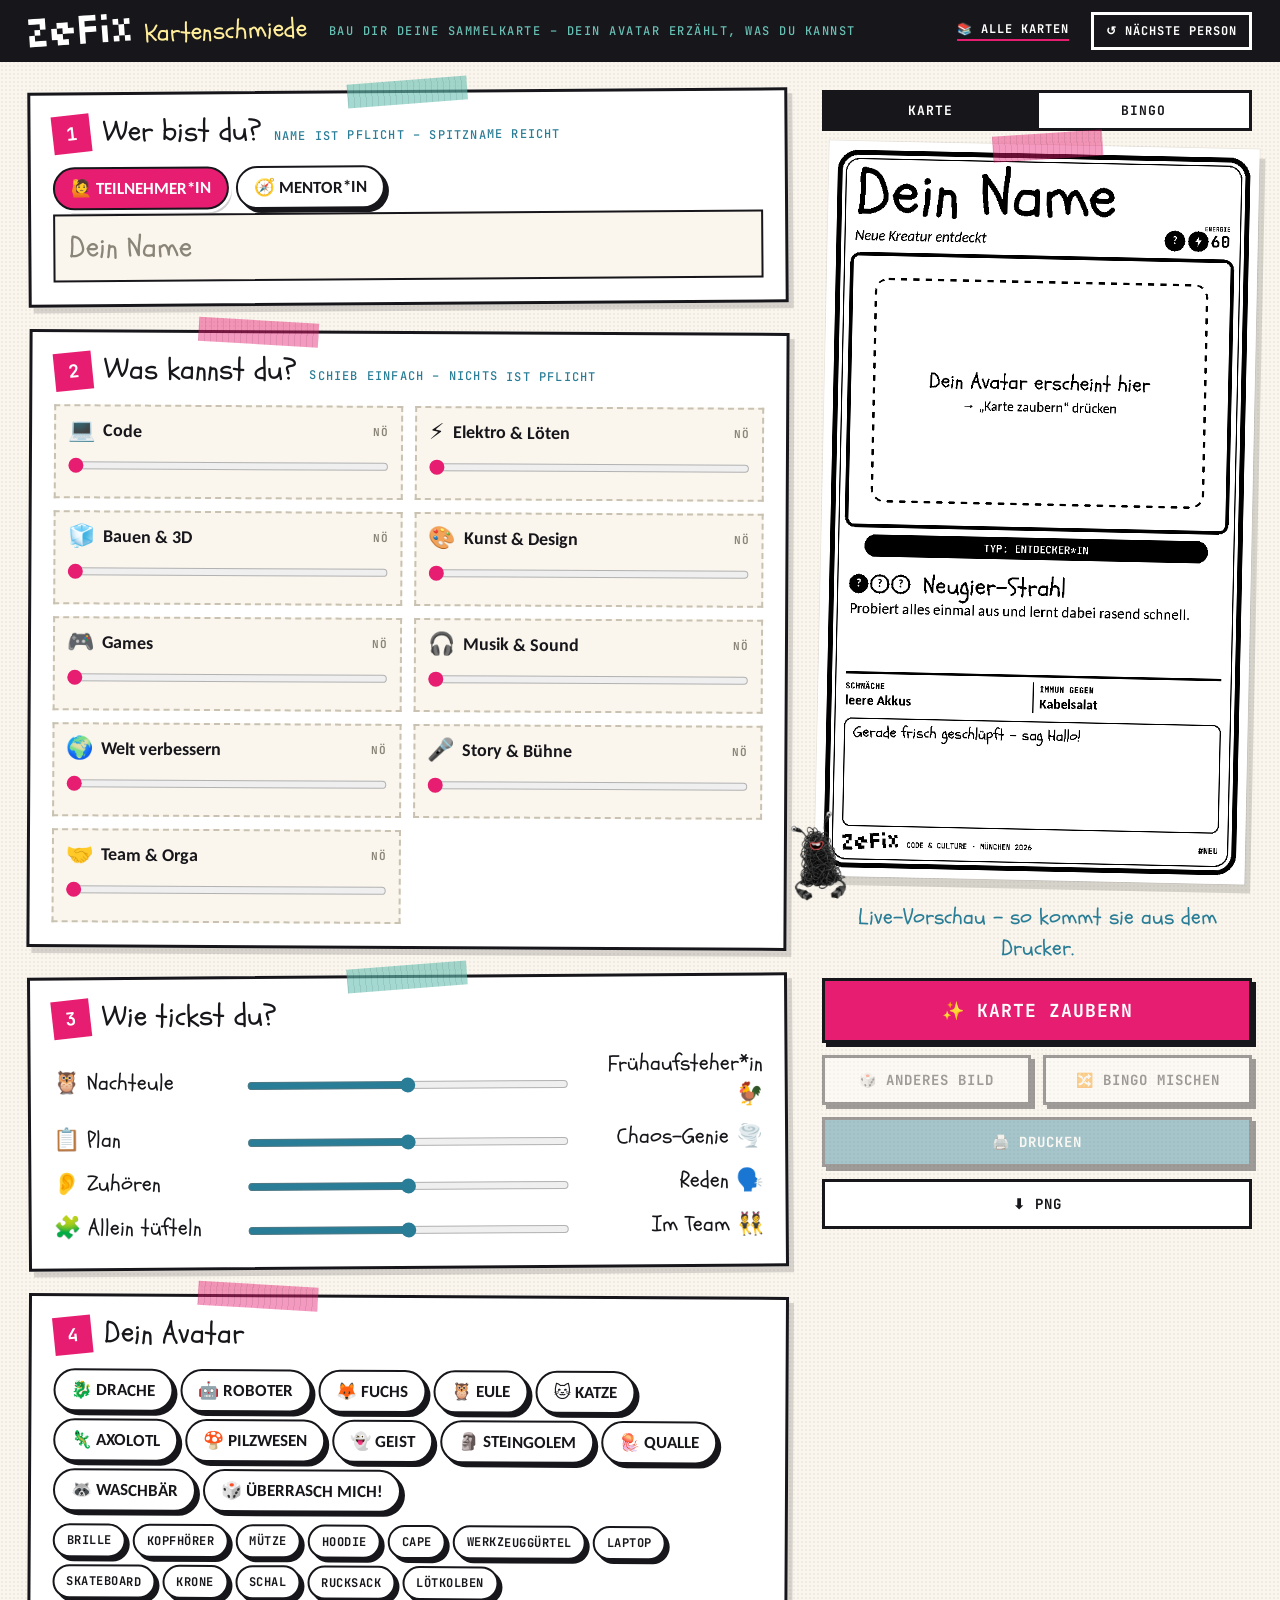
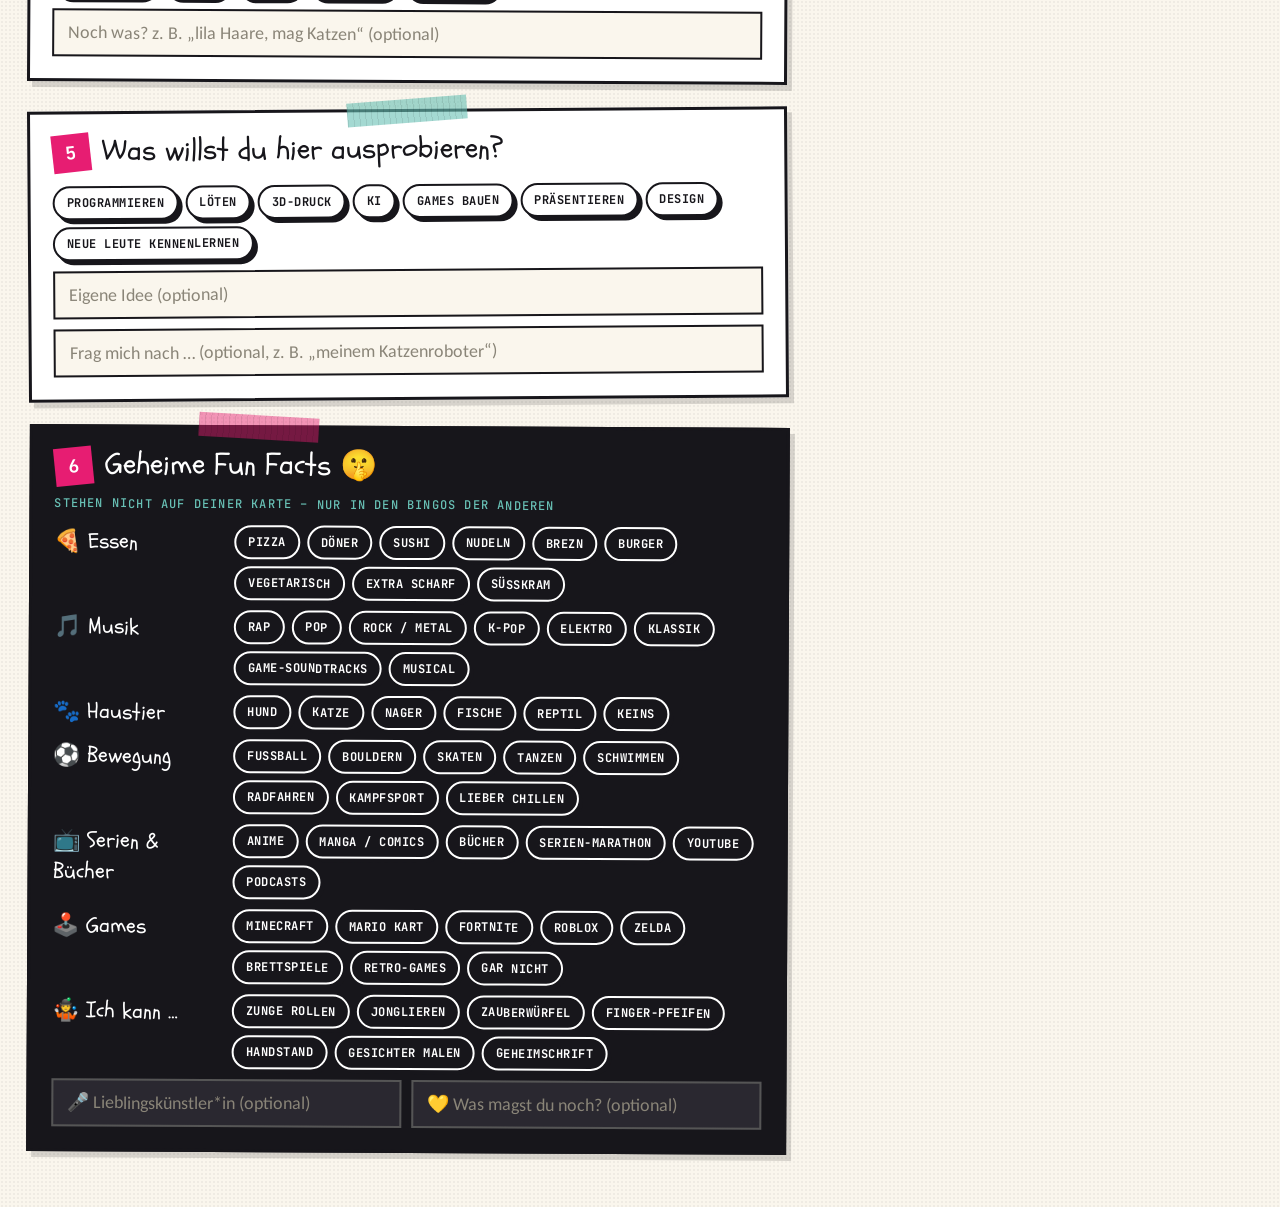
==== public/index.html @ 2d03569f "ZeFix! Kartenschmiede: Sammelkarten- und Bingo-Station - Editor mit Schiebereglern und Chips für sch" ====
<!doctype html>
<html lang="de">
<head>
  <meta charset="utf-8">
  <meta name="viewport" content="width=device-width, initial-scale=1">
  <title>ZeFix! Kartenschmiede</title>
  <link rel="icon" href="favicon.svg">
  <link rel="stylesheet" href="style.css">
</head>
<body>
  <header class="top">
    <div class="brand"><img class="wort" src="assets/zefix-wortmarke-weiss.svg" alt="ZeFix!"><span class="claim">Kartenschmiede</span></div>
    <div class="hint">Bau dir deine Sammelkarte – dein Avatar erzählt, was du kannst</div>
    <a class="toplink" href="overview.html">📚 Alle Karten</a>
    <button id="reset" class="ghost" title="Für die nächste Person alles leeren">↺ Nächste Person</button>
  </header>

  <main>
    <section class="form">
      <div class="step">
        <h2><span class="num">1</span> Wer bist du? <small>Name ist Pflicht – Spitzname reicht</small></h2>
        <div id="role" class="chips big"></div>
        <input id="name" maxlength="18" placeholder="Dein Name" autocomplete="off" required>
      </div>

      <div class="step">
        <h2><span class="num">2</span> Was kannst du? <small>Schieb einfach – nichts ist Pflicht</small></h2>
        <div id="skills" class="skills"></div>
      </div>

      <div class="step">
        <h2><span class="num">3</span> Wie tickst du?</h2>
        <div id="vibes" class="vibes"></div>
      </div>

      <div class="step">
        <h2><span class="num">4</span> Dein Avatar</h2>
        <div id="creatures" class="chips big"></div>
        <div id="extras" class="chips"></div>
        <input id="avatarText" maxlength="80" placeholder="Noch was? z. B. „lila Haare, mag Katzen“ (optional)">
      </div>

      <div class="step">
        <h2><span class="num">5</span> <span id="learnTitle">Was willst du hier ausprobieren?</span></h2>
        <div id="learn" class="chips"></div>
        <input id="learnText" maxlength="40" placeholder="Eigene Idee (optional)">
        <input id="askMe" maxlength="50" placeholder="Frag mich nach … (optional)">
      </div>

      <div class="step secret">
        <h2><span class="num">6</span> Geheime Fun Facts 🤫 <small>Stehen nicht auf deiner Karte – nur in den Bingos der anderen</small></h2>
        <div id="fun" class="fun"></div>
        <div class="two">
          <input id="favArtist" maxlength="30" placeholder="🎤 Lieblingskünstler*in (optional)">
          <input id="favThing" maxlength="30" placeholder="💛 Was magst du noch? (optional)">
        </div>
      </div>
    </section>

    <aside class="preview">
      <div class="tabs">
        <button id="tabCard" type="button" class="tab on">Karte</button>
        <button id="tabBingo" type="button" class="tab">Bingo</button>
      </div>
      <div class="cardwrap"><canvas id="card" width="696" height="1190"></canvas><img class="mascot" src="assets/zefix-mascot.png" alt=""></div>
      <div class="bingowrap" hidden><canvas id="bingo" width="696" height="906"></canvas></div>
      <div class="status" id="status">Live-Vorschau – so kommt sie aus dem Drucker.</div>
      <div class="actions">
        <button id="generate" class="primary">✨ Karte zaubern</button>
        <button id="newImage" disabled>🎲 Anderes Bild</button>
        <button id="shuffleBingo" disabled>🔀 Bingo mischen</button>
        <button id="print" class="print" disabled>🖨️ Drucken</button>
        <button id="download" class="ghost">⬇︎ PNG</button>
      </div>
    </aside>
  </main>

  <script type="module" src="app.js"></script>
</body>
</html>
---- public/style.css ----
@import url(assets/fonts/fonts.css);

/* ZeFix! Brand (Piep Gestaltung 06/2026) – übernommen aus ZeFix.org/site/tokens.jsx */
:root {
  --turquoise: #68c0b5;
  --petrol: #297d96;
  --pink: #e71d72;
  --yellow: #ffed99;
  --ink: #17161B;
  --paper: #FAF6ED;
  --paper2: #EFE8D8;
  --hand: "Schoolbell", cursive;
  --body: "Carlito", "Calibri", system-ui, sans-serif;
  --mono: "JetBrains Mono", ui-monospace, monospace;
}
* { box-sizing: border-box; }
html, body { margin: 0; }
body {
  font-family: var(--body); font-size: 17px; color: var(--ink);
  background: var(--paper);
  background-image: radial-gradient(rgba(0,0,0,.045) 1px, transparent 1px);
  background-size: 4px 4px;
  -webkit-font-smoothing: antialiased;
}
::selection { background: var(--yellow); color: var(--ink); }

/* ---------- Kopf ---------- */
.top {
  display: flex; align-items: center; gap: 22px;
  padding: 12px 28px; background: var(--ink); color: #fff;
  position: sticky; top: 0; z-index: 5;
}
.brand { display: flex; align-items: center; gap: 14px; }
.brand img.wort { height: 34px; }
.brand .claim { font-family: var(--hand); font-size: 26px; color: var(--yellow); transform: rotate(-2deg); display: inline-block; }
.hint { flex: 1; font-family: var(--mono); font-size: 12px; letter-spacing: 1.5px; text-transform: uppercase; color: var(--turquoise); }
.top button.ghost { color: #fff; border-color: #fff; background: transparent; }

main { display: grid; grid-template-columns: minmax(0, 1fr) 430px; gap: 34px; padding: 28px; max-width: 1440px; margin: 0 auto; }

/* ---------- Schritte (Sticker-Karten) ---------- */
.step {
  background: #fff; border: 3px solid var(--ink); padding: 20px 22px 22px; margin-bottom: 26px;
  box-shadow: 5px 6px 0 rgba(0,0,0,.14); position: relative;
}
.step:nth-child(odd)  { transform: rotate(-0.4deg); }
.step:nth-child(even) { transform: rotate(0.3deg); }
.step::before { /* Washi-Tape */
  content: ''; position: absolute; top: -13px; left: 50%; width: 120px; height: 24px; margin-left: -60px;
  background: rgba(104, 192, 181, .6); transform: rotate(-4deg);
  background-image: repeating-linear-gradient(90deg, rgba(0,0,0,.08) 0 1px, transparent 1px 6px);
}
.step:nth-child(even)::before { background-color: rgba(231, 29, 114, .45); transform: rotate(3deg); left: 30%; }
.step h2 { margin: 0 0 14px; font-family: var(--hand); font-weight: 400; font-size: 30px; line-height: 1.1; display: flex; align-items: baseline; gap: 12px; flex-wrap: wrap; }
.step h2 small { font-family: var(--mono); font-size: 12px; letter-spacing: 1.2px; text-transform: uppercase; color: var(--petrol); }
.num {
  display: inline-grid; place-items: center; width: 38px; height: 38px; flex: none;
  background: var(--pink); color: #fff; font-family: var(--mono); font-weight: 700; font-size: 18px;
  transform: rotate(-6deg); align-self: center;
}

input:not([type]) {
  width: 100%; font: inherit; font-size: 18px; padding: 11px 14px; margin-top: 10px;
  border: 2px solid var(--ink); background: var(--paper); border-radius: 0;
}
input:not([type])::placeholder { color: #8a8578; }
input:not([type]):focus { outline: none; background: var(--yellow); }
#name { font-family: var(--hand); font-size: 30px; margin-top: 0; }

/* ---------- Skills ---------- */
.skills { display: grid; grid-template-columns: repeat(auto-fill, minmax(290px, 1fr)); gap: 12px; }
.skill { border: 2px dashed #c9c2b2; padding: 10px 12px 12px; background: var(--paper); transition: background .15s, border-color .15s, transform .15s; }
.skill.active { border: 2px solid var(--ink); background: var(--yellow); transform: rotate(-0.6deg); }
.skill-head { display: flex; align-items: center; gap: 8px; font-weight: 700; font-size: 18px; }
.skill-head .emoji { font-size: 22px; }
.skill-head .lvl { margin-left: auto; font-family: var(--mono); font-size: 11px; letter-spacing: 1px; text-transform: uppercase; color: #8a8578; }
.skill.active .lvl { color: var(--pink); font-weight: 700; }
.skill .chips { margin-top: 8px; display: none; }
.skill.active .chips { display: flex; }

input[type=range] { width: 100%; accent-color: var(--pink); margin: 8px 0 0; height: 28px; cursor: pointer; }

/* ---------- Vibes ---------- */
.vibes { display: grid; gap: 8px; }
.vibe { display: grid; grid-template-columns: 180px 1fr 180px; align-items: center; gap: 14px; font-family: var(--hand); font-size: 22px; }
.vibe .r { text-align: right; }
.vibe input[type=range] { accent-color: var(--petrol); }

/* ---------- Chips ---------- */
.chips { display: flex; flex-wrap: wrap; gap: 7px; }
.chip {
  font-family: var(--mono); font-size: 12px; font-weight: 700; letter-spacing: .5px;
  padding: 7px 12px; border-radius: 999px; border: 2px solid var(--ink); background: #fff; color: var(--ink);
  cursor: pointer; user-select: none; transition: transform .1s;
}
.chip:hover { transform: rotate(-2deg) scale(1.04); }
.chip.on { background: var(--petrol); color: #fff; box-shadow: 0 0 0 3px #fff, 3px 4px 0 rgba(0,0,0,.18); }
.chips.big .chip { font-family: var(--body); font-size: 17px; letter-spacing: 0; padding: 9px 16px; }
.chips.big .chip.on { background: var(--pink); }
.chips + .chips { margin-top: 12px; }
.chip.add { border-style: dashed; color: #8a8578; background: transparent; }
.chip-input { font-family: var(--mono); font-size: 12px; padding: 6px 10px; border-radius: 999px; border: 2px dashed var(--pink); width: 140px; background: #fff; }

/* ---------- Vorschau ---------- */
.preview { position: sticky; top: 86px; align-self: start; display: flex; flex-direction: column; align-items: center; gap: 14px; }
.cardwrap { position: relative; width: 100%; transform: rotate(1.2deg); }
.cardwrap::before {
  content: ''; position: absolute; top: -12px; left: 38%; width: 110px; height: 26px; z-index: 2;
  background: rgba(231, 29, 114, .45); transform: rotate(-5deg);
  background-image: repeating-linear-gradient(90deg, rgba(0,0,0,.08) 0 1px, transparent 1px 6px);
}
#card { width: 100%; height: auto; display: block; background: #fff; box-shadow: 6px 9px 0 rgba(0,0,0,.14), 0 0 0 1px rgba(0,0,0,.06); }
.mascot { position: absolute; width: 96px; left: -44px; bottom: -34px; transform: rotate(-8deg); pointer-events: none; z-index: 3; }
.status { font-family: var(--hand); font-size: 22px; min-height: 28px; text-align: center; color: var(--petrol); margin-top: 8px; }
.status.busy { color: var(--pink); }
.status.err { color: #b0003a; }
.actions { display: grid; grid-template-columns: 1fr 1fr; gap: 12px; width: 100%; }

button {
  font-family: var(--mono); font-weight: 700; font-size: 14px; letter-spacing: 1px; text-transform: uppercase;
  padding: 13px 14px; border: 3px solid var(--ink); background: #fff; color: var(--ink);
  cursor: pointer; box-shadow: 4px 4px 0 var(--ink); border-radius: 0;
}
button:hover:not(:disabled) { transform: translate(-1px, -1px); box-shadow: 5px 5px 0 var(--ink); }
button:active:not(:disabled) { transform: translate(3px, 3px); box-shadow: 1px 1px 0 var(--ink); }
button:disabled { opacity: .4; cursor: default; }
button.primary { grid-column: 1 / -1; background: var(--pink); color: #fff; font-size: 18px; padding: 18px; }
button.print { background: var(--petrol); color: #fff; }
button.ghost { box-shadow: none; }
.top button.ghost { font-size: 12px; padding: 8px 12px; }

@media (max-width: 1050px) { main { grid-template-columns: 1fr; } .preview { position: static; } .vibe { grid-template-columns: 1fr; } }

@media print {
  @page { size: 62mm auto; margin: 0; }
  body { background: #fff; }
  body * { visibility: hidden; }
  #printImg, #printImg * { visibility: visible; }
  #printImg { position: absolute; left: 0; top: 0; width: 62mm; }
}

/* ---------- Ergänzungen: Rolle, Fun Facts, Tabs, Übersicht ---------- */
#role { margin-bottom: 4px; }
#name.missing { border-color: var(--pink); background: #ffe3ee; animation: wobble .4s; }
@keyframes wobble { 25% { transform: translateX(-6px); } 75% { transform: translateX(6px); } }
.toplink { color: #fff; font-family: var(--mono); font-size: 12px; font-weight: 700; letter-spacing: 1px; text-transform: uppercase; text-decoration: none; border-bottom: 2px solid var(--pink); padding-bottom: 2px; }
.step.secret { background: var(--ink); color: #fff; }
.step.secret h2 small { color: var(--turquoise); }
.step.secret .chip { background: transparent; color: #fff; border-color: #fff; }
.step.secret .chip.on { background: var(--yellow); color: var(--ink); border-color: var(--yellow); box-shadow: none; }
.step.secret input:not([type]) { background: #2a2830; color: #fff; border-color: #555; }
.step.secret input:not([type]):focus { background: #3a3640; }
.fun { display: grid; gap: 10px; }
.fun-group { display: grid; grid-template-columns: 170px 1fr; gap: 10px; align-items: start; }
.fun-label { font-family: var(--hand); font-size: 22px; padding-top: 2px; }
.two { display: grid; grid-template-columns: 1fr 1fr; gap: 10px; }
.tabs { display: flex; gap: 0; align-self: stretch; }
.tab { flex: 1; box-shadow: none; font-size: 13px; padding: 9px; background: #fff; }
.tab + .tab { border-left: 0; }
.tab.on { background: var(--ink); color: #fff; }
.tab:hover:not(:disabled), .tab:active:not(:disabled) { transform: none; box-shadow: none; }
.bingowrap { width: 100%; transform: rotate(-0.8deg); }
#bingo { width: 100%; height: auto; display: block; background: #fff; box-shadow: 6px 9px 0 rgba(0,0,0,.14), 0 0 0 1px rgba(0,0,0,.06); }
.actions #download, .actions #print { grid-column: 1 / -1; }
[hidden] { display: none !important; }

@media print {
  #printArea, #printArea * { visibility: visible; }
  #printArea { position: absolute; left: 0; top: 0; width: 62mm; }
  #printArea img { width: 62mm; display: block; break-after: page; }
}
@media (max-width: 1050px) { .fun-group { grid-template-columns: 1fr; } .two { grid-template-columns: 1fr; } }
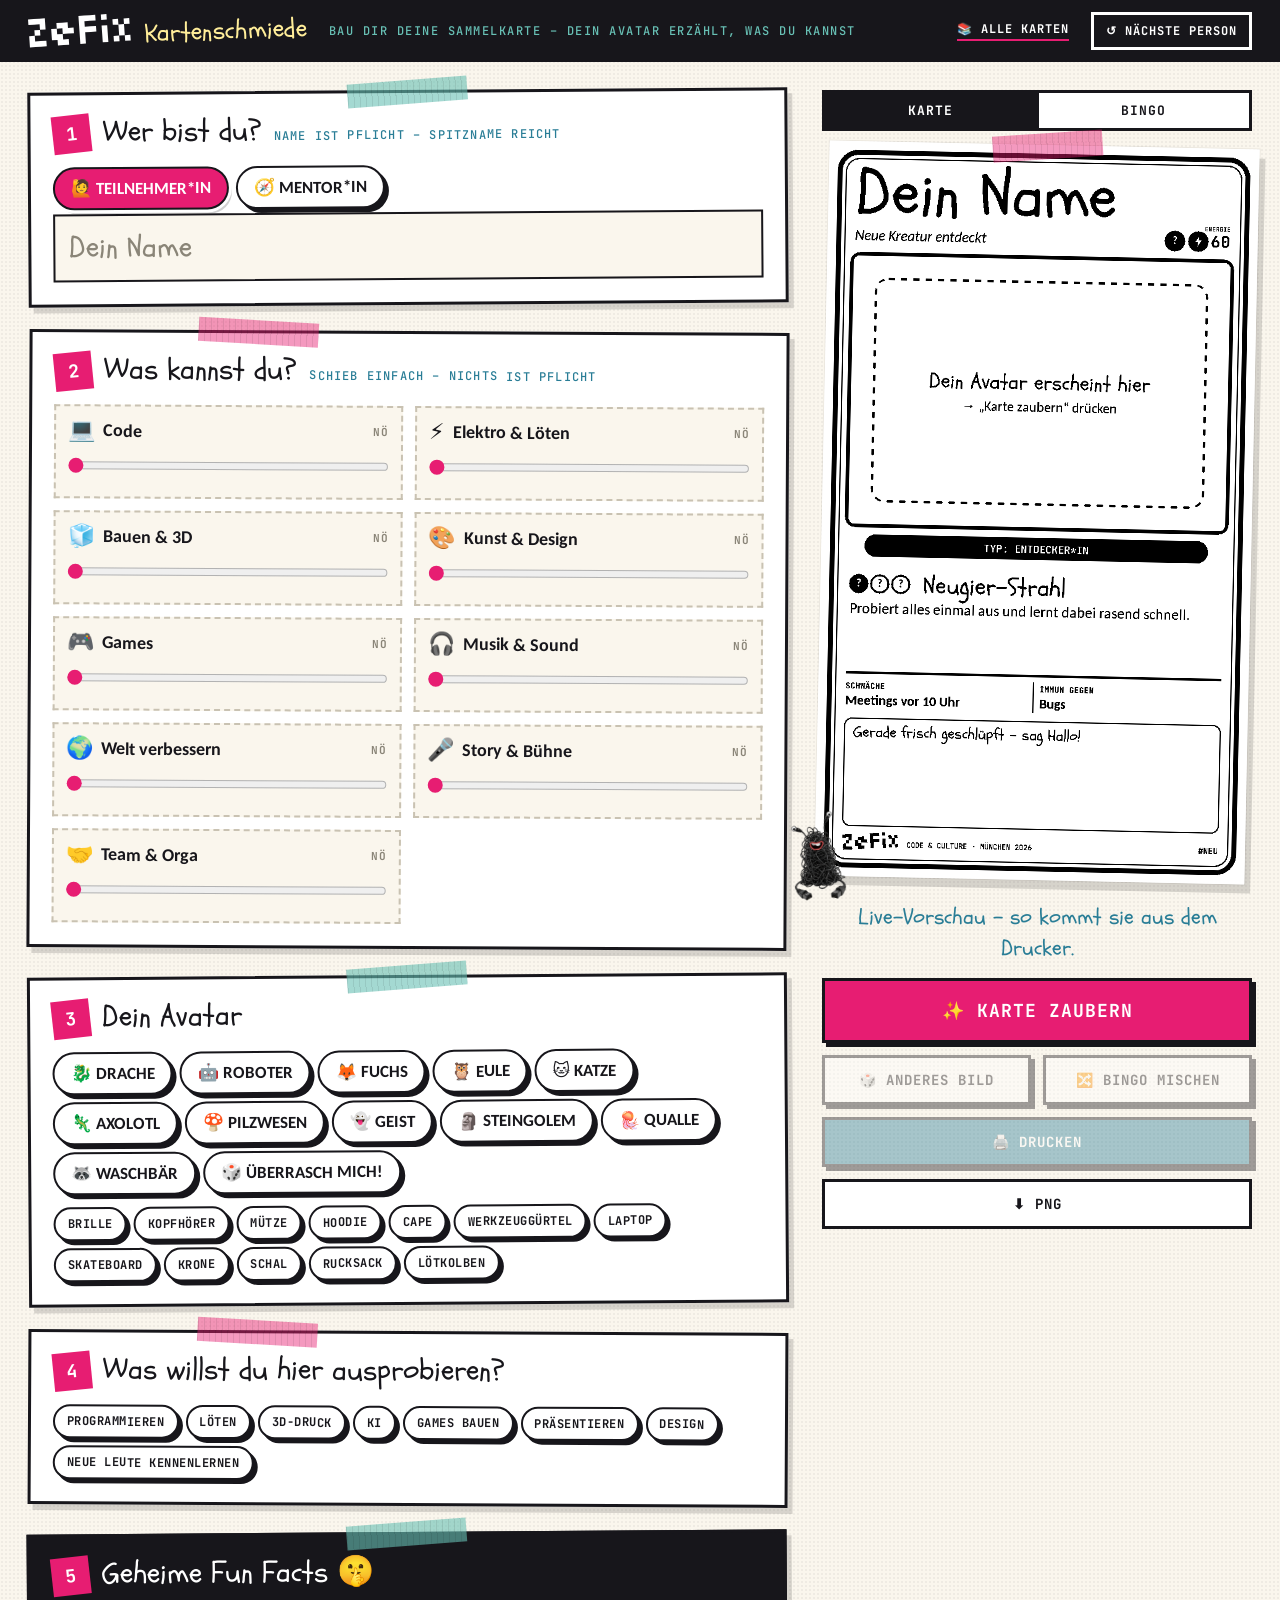
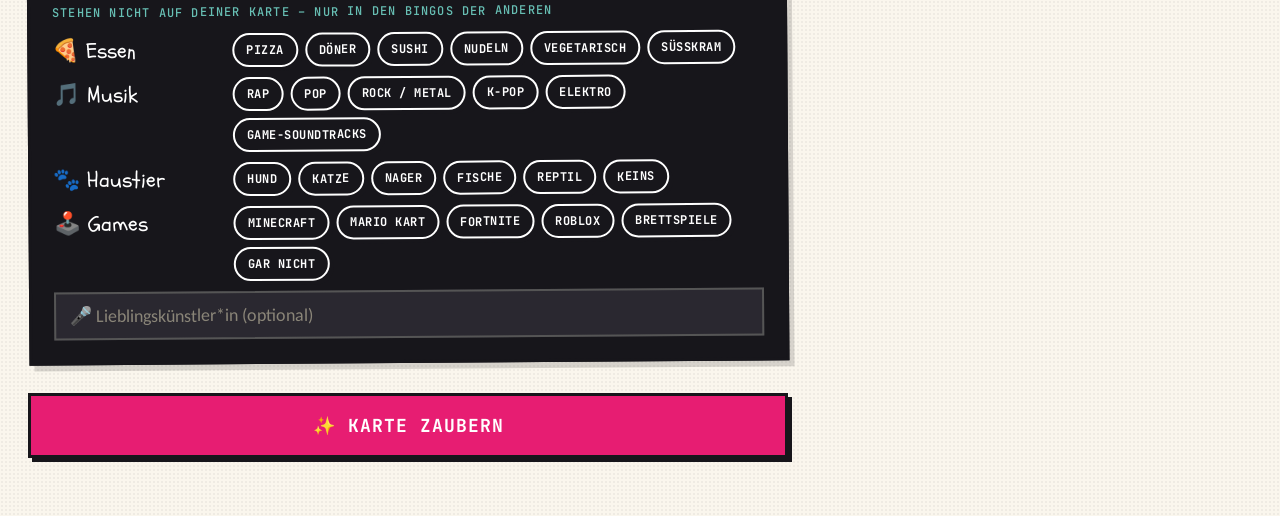
==== commit 1787ef1b: "Schnellerer Ablauf (~2 Min.) mit Warte-Overlay - Persönlichkeits-Regler und alle Freitexte außer Nam" ====
--- a/public/index.html
+++ b/public/index.html
@@ -29,32 +29,23 @@
       </div>
 
       <div class="step">
-        <h2><span class="num">3</span> Wie tickst du?</h2>
-        <div id="vibes" class="vibes"></div>
+        <h2><span class="num">3</span> Dein Avatar</h2>
+        <div id="creatures" class="chips big"></div>
+        <div id="extras" class="chips"></div>
       </div>
 
       <div class="step">
-        <h2><span class="num">4</span> Dein Avatar</h2>
-        <div id="creatures" class="chips big"></div>
-        <div id="extras" class="chips"></div>
-        <input id="avatarText" maxlength="80" placeholder="Noch was? z. B. „lila Haare, mag Katzen“ (optional)">
-      </div>
-
-      <div class="step">
-        <h2><span class="num">5</span> <span id="learnTitle">Was willst du hier ausprobieren?</span></h2>
+        <h2><span class="num">4</span> <span id="learnTitle">Was willst du hier ausprobieren?</span></h2>
         <div id="learn" class="chips"></div>
-        <input id="learnText" maxlength="40" placeholder="Eigene Idee (optional)">
-        <input id="askMe" maxlength="50" placeholder="Frag mich nach … (optional)">
       </div>
 
       <div class="step secret">
-        <h2><span class="num">6</span> Geheime Fun Facts 🤫 <small>Stehen nicht auf deiner Karte – nur in den Bingos der anderen</small></h2>
+        <h2><span class="num">5</span> Geheime Fun Facts 🤫 <small>Stehen nicht auf deiner Karte – nur in den Bingos der anderen</small></h2>
         <div id="fun" class="fun"></div>
-        <div class="two">
-          <input id="favArtist" maxlength="30" placeholder="🎤 Lieblingskünstler*in (optional)">
-          <input id="favThing" maxlength="30" placeholder="💛 Was magst du noch? (optional)">
-        </div>
+        <input id="favArtist" maxlength="30" placeholder="🎤 Lieblingskünstler*in (optional)">
       </div>
+
+      <button id="generate2" class="primary inline-generate">✨ Karte zaubern</button>
     </section>
 
     <aside class="preview">
@@ -75,6 +66,17 @@
     </aside>
   </main>
 
+  <div id="overlay" class="overlay" hidden aria-live="polite">
+    <div class="overlay-box">
+      <img src="assets/zefix-mascot2-animiert.gif" alt="">
+      <div class="overlay-title">Deine Karte wird gezaubert …</div>
+      <div class="overlay-step" id="overlayStep">Einen Moment bitte</div>
+      <div class="overlay-bar"><div id="overlayBar"></div></div>
+      <div class="overlay-time" id="overlayTime">0 Sek.</div>
+      <div class="overlay-note">Bitte warten – das dauert ca. 15 Sekunden.</div>
+    </div>
+  </div>
+
   <script type="module" src="app.js"></script>
 </body>
 </html>
--- a/public/style.css
+++ b/public/style.css
@@ -170,3 +170,18 @@
   #printArea img { width: 62mm; display: block; break-after: page; }
 }
 @media (max-width: 1050px) { .fun-group { grid-template-columns: 1fr; } .two { grid-template-columns: 1fr; } }
+
+/* ---------- Schneller Ablauf + Warte-Overlay ---------- */
+.inline-generate { width: 100%; margin: 4px 0 30px; font-size: 22px; padding: 20px; }
+.overlay { position: fixed; inset: 0; z-index: 100; display: grid; place-items: center;
+  background: rgba(23, 22, 27, .82); backdrop-filter: blur(3px); }
+.overlay-box { background: var(--paper); border: 4px solid var(--ink); box-shadow: 8px 10px 0 var(--pink);
+  padding: 28px 40px 26px; width: min(520px, 90vw); text-align: center; transform: rotate(-1deg); }
+.overlay-box img { width: 220px; max-width: 60%; display: block; margin: 0 auto 6px; }
+.overlay-title { font-family: var(--hand); font-size: 38px; line-height: 1.1; }
+.overlay-step { font-family: var(--hand); font-size: 26px; color: var(--petrol); margin: 10px 0 14px; min-height: 32px; }
+.overlay-bar { height: 16px; border: 3px solid var(--ink); background: #fff; overflow: hidden; }
+.overlay-bar > div { height: 100%; width: 0; background: var(--pink); transition: width .8s linear;
+  background-image: repeating-linear-gradient(45deg, rgba(255,255,255,.35) 0 8px, transparent 8px 16px); }
+.overlay-time { font-family: var(--mono); font-size: 13px; letter-spacing: 1px; margin-top: 8px; color: #6d6875; }
+.overlay-note { font-family: var(--mono); font-size: 12px; letter-spacing: 1px; text-transform: uppercase; margin-top: 10px; color: var(--pink); font-weight: 700; }
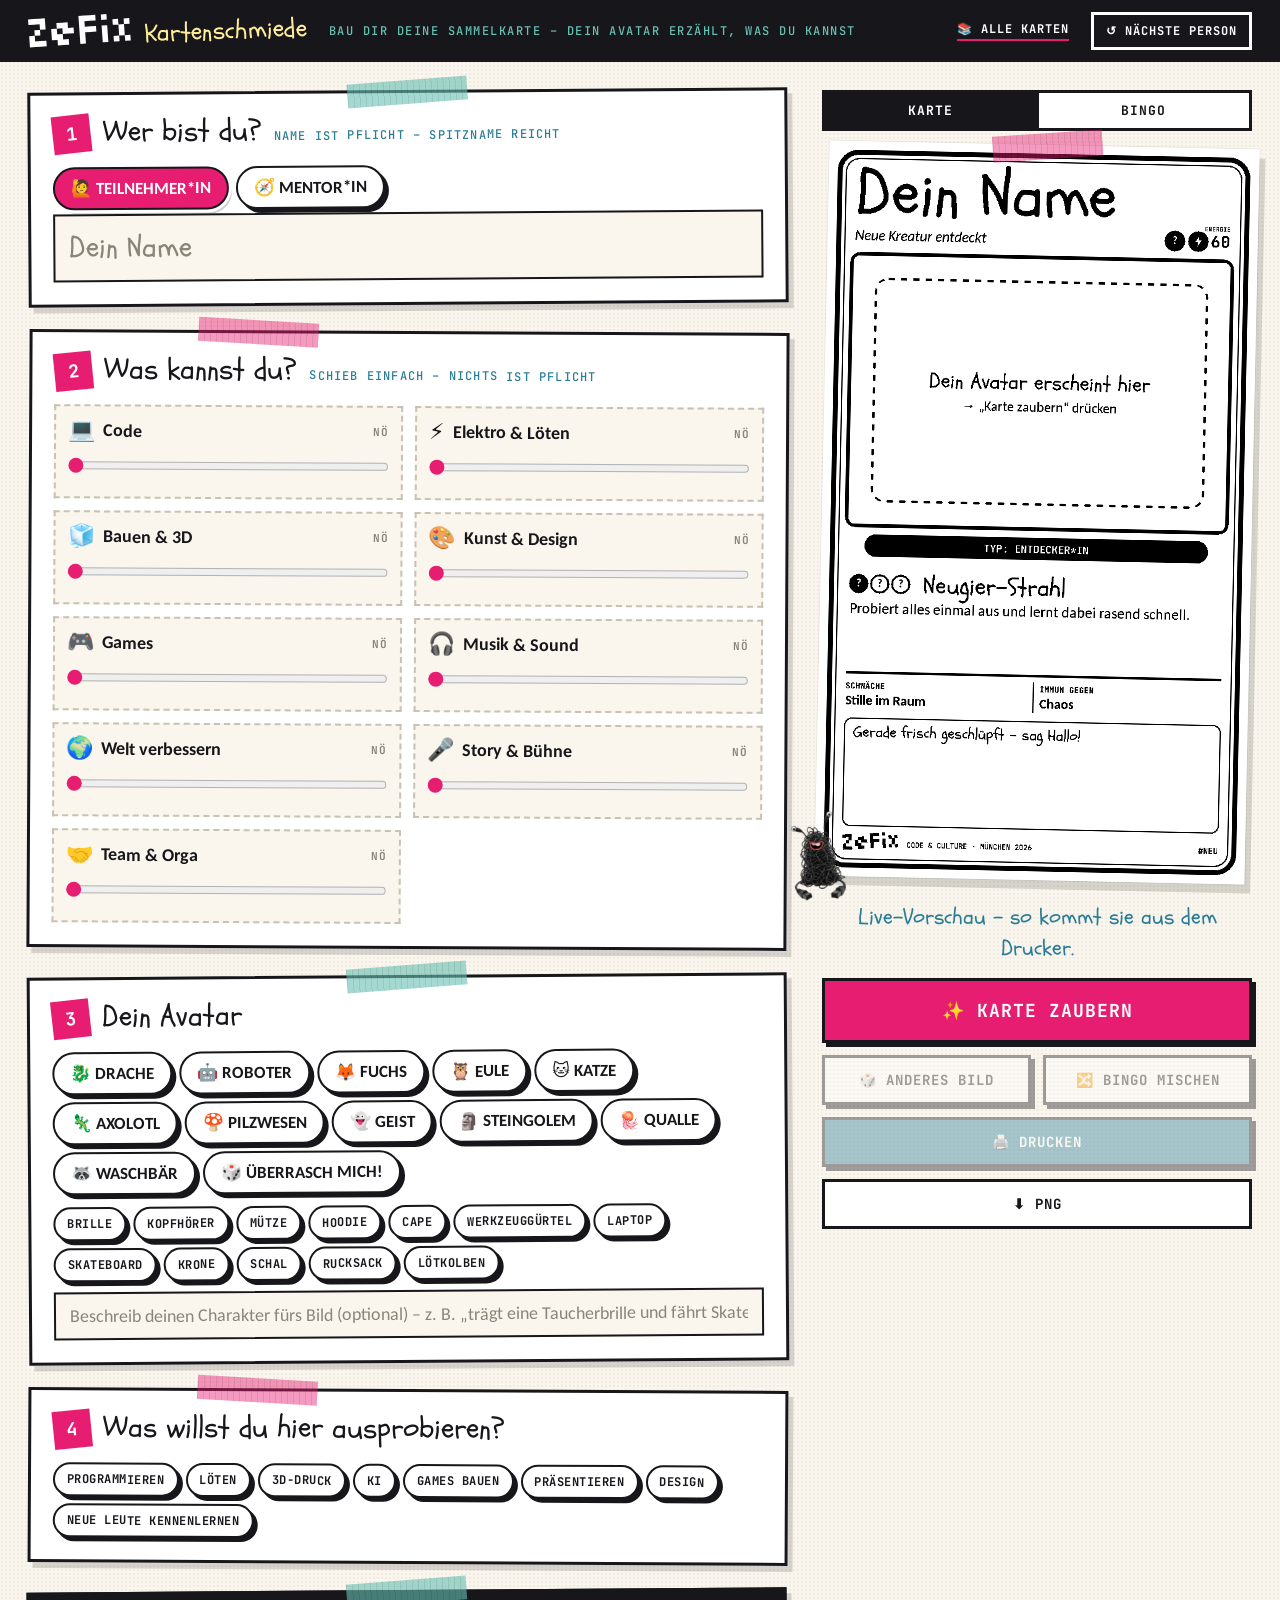
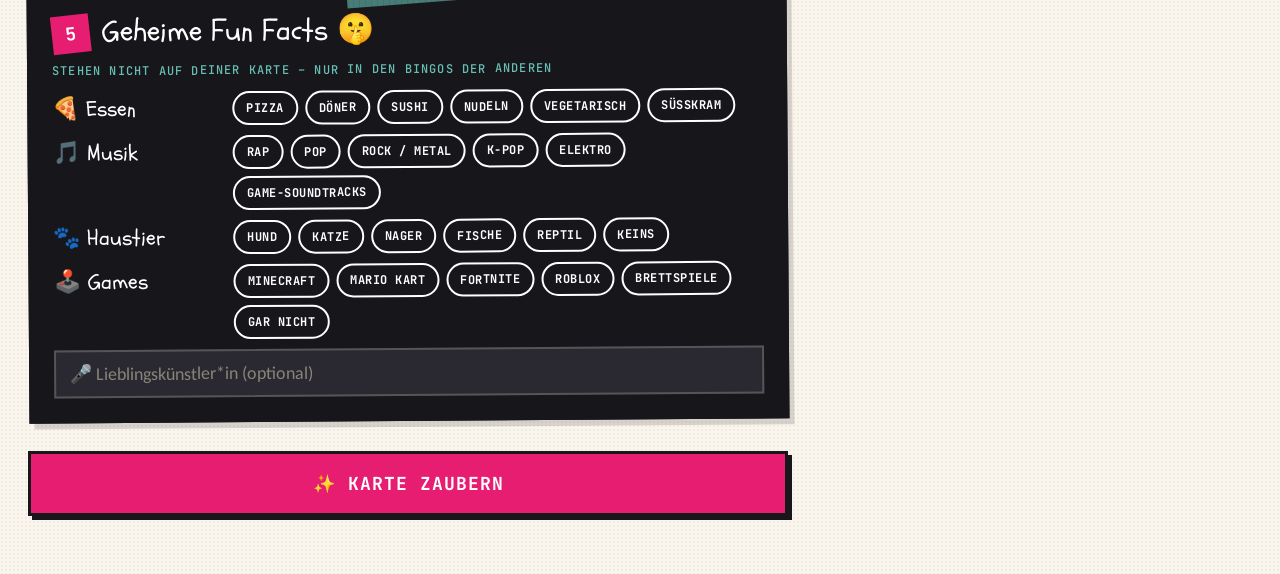
==== commit 5624161f: "Avatar-Beschreibung, Filter gegen Schimpfwörter, update.sh - Freitextfeld für die Charakterbeschreib" ====
--- a/public/index.html
+++ b/public/index.html
@@ -32,6 +32,7 @@
         <h2><span class="num">3</span> Dein Avatar</h2>
         <div id="creatures" class="chips big"></div>
         <div id="extras" class="chips"></div>
+        <input id="avatarText" maxlength="100" placeholder="Beschreib deinen Charakter fürs Bild (optional) – z. B. „trägt eine Taucherbrille und fährt Skateboard“">
       </div>
 
       <div class="step">
--- a/public/style.css
+++ b/public/style.css
@@ -141,7 +141,7 @@
 
 /* ---------- Ergänzungen: Rolle, Fun Facts, Tabs, Übersicht ---------- */
 #role { margin-bottom: 4px; }
-#name.missing { border-color: var(--pink); background: #ffe3ee; animation: wobble .4s; }
+input.missing { border-color: var(--pink); background: #ffe3ee; animation: wobble .4s; }
 @keyframes wobble { 25% { transform: translateX(-6px); } 75% { transform: translateX(6px); } }
 .toplink { color: #fff; font-family: var(--mono); font-size: 12px; font-weight: 700; letter-spacing: 1px; text-transform: uppercase; text-decoration: none; border-bottom: 2px solid var(--pink); padding-bottom: 2px; }
 .step.secret { background: var(--ink); color: #fff; }
@@ -185,3 +185,4 @@
   background-image: repeating-linear-gradient(45deg, rgba(255,255,255,.35) 0 8px, transparent 8px 16px); }
 .overlay-time { font-family: var(--mono); font-size: 13px; letter-spacing: 1px; margin-top: 8px; color: #6d6875; }
 .overlay-note { font-family: var(--mono); font-size: 12px; letter-spacing: 1px; text-transform: uppercase; margin-top: 10px; color: var(--pink); font-weight: 700; }
+.step.secret input.missing { color: var(--ink); }
